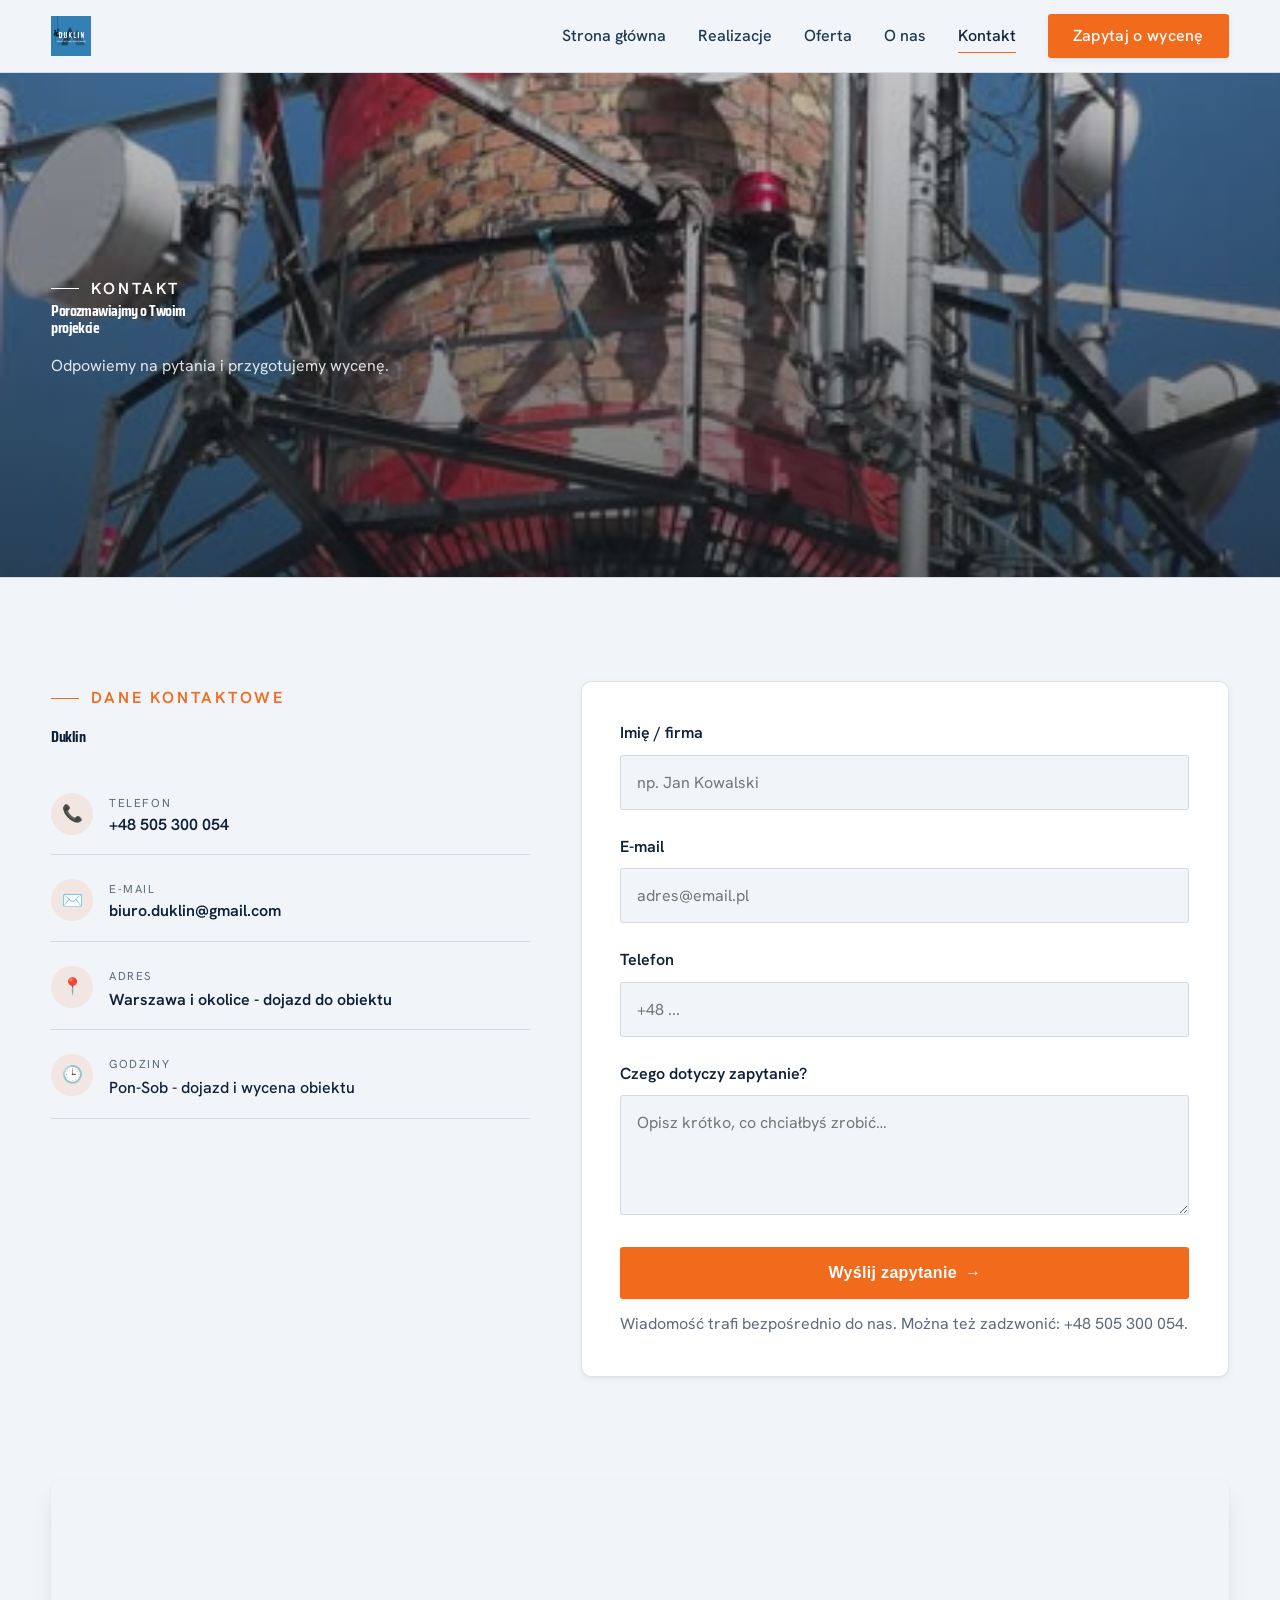
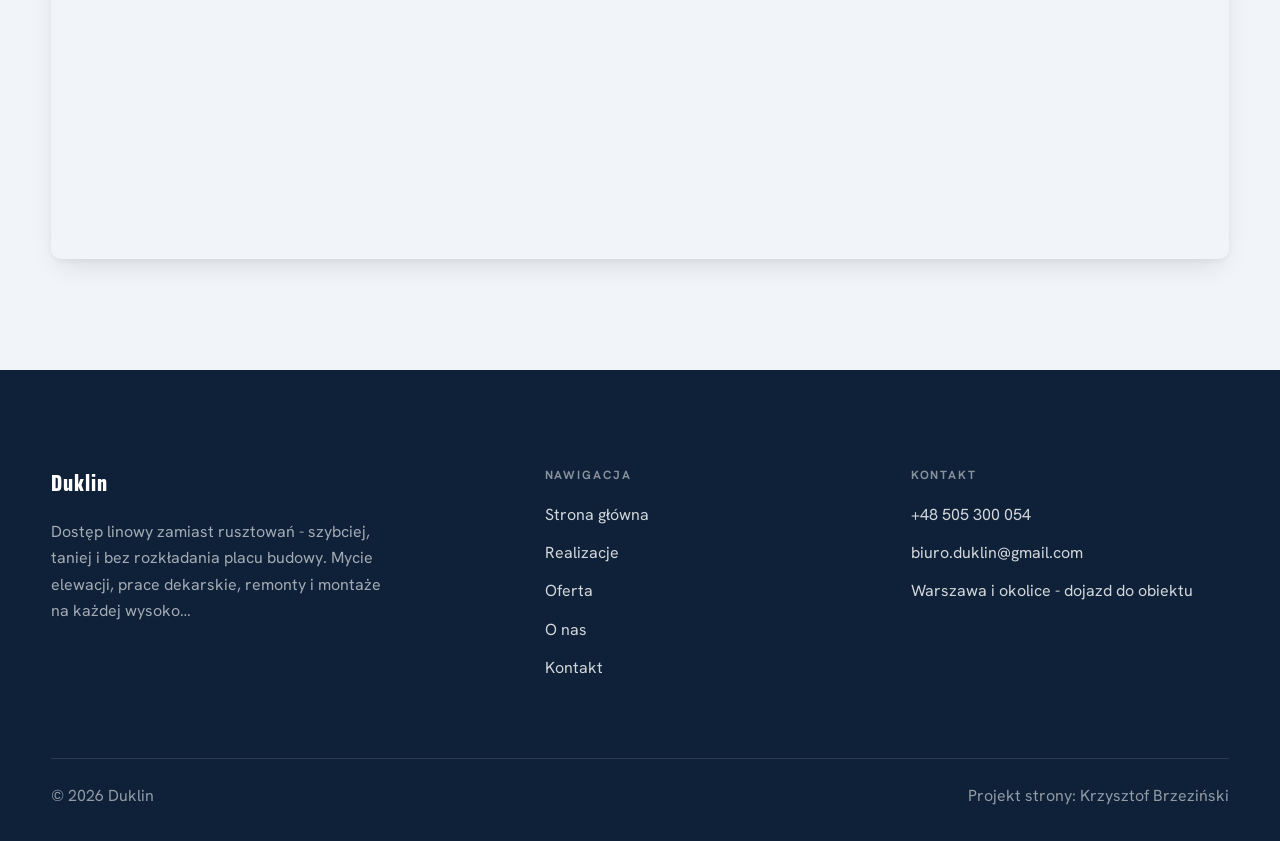
==== kontakt.html @ f9e6fe44 "Strona demo: Duklin prace wysokościowe (multipage premium, realne zdjęcia z FB + logo + ocena 5,0)" ====
<!DOCTYPE html>
<html lang="pl">
<head>
<meta charset="UTF-8">
<meta name="viewport" content="width=device-width, initial-scale=1.0">
<title>Kontakt - Duklin</title>
<meta name="description" content="Kontakt Duklin - Warszawa i okolice - dojazd do obiektu">
<link rel="preconnect" href="https://fonts.googleapis.com">
<link rel="preconnect" href="https://fonts.gstatic.com" crossorigin>
<link href="https://fonts.googleapis.com/css2?family=Saira+Condensed:wght@600;700;800&family=Hanken+Grotesk:wght@400;500;600&display=swap" rel="stylesheet">
<link rel="stylesheet" href="assets/styles.css">
</head>
<body>

<header class="nav">
  <div class="wrap nav-inner">
    <a class="brand brand-has-logo" href="index.html"><img class="brand-logo" src="img/logo.png" alt="Duklin"></a>
    <nav class="nav-links">
      <a href="index.html">Strona główna</a>
      <a href="realizacje.html">Realizacje</a>
      <a href="oferta.html">Oferta</a>
      <a href="o-nas.html">O nas</a>
      <a href="kontakt.html" class="active">Kontakt</a>
      <a href="kontakt.html" class="btn btn-accent">Zapytaj o wycenę</a>
    </nav>
    <button class="nav-toggle" aria-label="Menu"><span></span><span></span><span></span></button>
  </div>
</header>

<section class="pagehead">
  <img src="img/about.jpg" alt="Duklin - Porozmawiajmy o Twoim projekcie">
  <div class="wrap">
    <span class="eyebrow">Kontakt</span>
    <h1>Porozmawiajmy o Twoim projekcie</h1>
    <p>Odpowiemy na pytania i przygotujemy wycenę.</p>
  </div>
</section>
<section>
  <div class="wrap contact-grid">
    <div class="reveal">
      <span class="eyebrow">Dane kontaktowe</span>
      <h2 style="margin:var(--space-4) 0 var(--space-6)">Duklin</h2>
      <div class="info-list">
        <div class="info-row"><div class="ic">📞</div><div><div class="lbl">Telefon</div><a class="val" href="tel:+48505300054">+48 505 300 054</a></div></div>
        <div class="info-row"><div class="ic">✉️</div><div><div class="lbl">E-mail</div><a class="val" href="mailto:biuro.duklin@gmail.com">biuro.duklin@gmail.com</a></div></div>
        <div class="info-row"><div class="ic">📍</div><div><div class="lbl">Adres</div><div class="val">Warszawa i okolice - dojazd do obiektu</div></div></div>
        <div class="info-row"><div class="ic">🕒</div><div><div class="lbl">Godziny</div><div class="val" style="font-weight:500">Pon-Sob - dojazd i wycena obiektu</div></div></div>
      </div>
    </div>
    <div class="reveal">
      <form class="form" action="https://formsubmit.co/biuro.duklin@gmail.com" method="POST">
        <input type="hidden" name="_subject" value="Zapytanie ze strony Duklin">
        <input type="hidden" name="_captcha" value="false">
        <input type="hidden" name="_template" value="table">
        <div class="fld"><label for="name">Imię / firma</label><input id="name" name="name" type="text" placeholder="np. Jan Kowalski" required></div>
        <div class="fld"><label for="email">E-mail</label><input id="email" name="email" type="email" placeholder="adres@email.pl" required></div>
        <div class="fld"><label for="phone">Telefon</label><input id="phone" name="phone" type="tel" placeholder="+48 ..."></div>
        <div class="fld"><label for="msg">Czego dotyczy zapytanie?</label><textarea id="msg" name="message" placeholder="Opisz krótko, co chciałbyś zrobić…" required></textarea></div>
        <button type="submit" class="btn btn-accent" style="width:100%;justify-content:center">Wyślij zapytanie <span class="arr">→</span></button>
        <p class="note">Wiadomość trafi bezpośrednio do nas. Można też zadzwonić: +48 505 300 054.</p>
      </form>
    </div>
  </div>
</section>
<section style="padding-top:0">
  <div class="wrap reveal">
    <iframe class="map" title="Duklin - Warszawa" src="https://maps.google.com/maps?q=52.2296756%2C21.0122287&z=15&output=embed" loading="lazy" referrerpolicy="no-referrer-when-downgrade"></iframe>
  </div>
</section>

<footer>
  <div class="wrap">
    <div class="foot-grid">
      <div class="foot-brand">
        <div class="name">Duklin</div>
        <p>Dostęp linowy zamiast rusztowań - szybciej, taniej i bez rozkładania placu budowy. Mycie elewacji, prace dekarskie, remonty i montaże na każdej wysoko…</p>
      </div>
      <div class="foot-col">
        <h4>Nawigacja</h4>
        <a href="index.html">Strona główna</a>
        <a href="realizacje.html">Realizacje</a>
        <a href="oferta.html">Oferta</a>
        <a href="o-nas.html">O nas</a>
        <a href="kontakt.html">Kontakt</a>
      </div>
      <div class="foot-col">
        <h4>Kontakt</h4>
        <a href="tel:+48505300054">+48 505 300 054</a>
        <a href="mailto:biuro.duklin@gmail.com">biuro.duklin@gmail.com</a>
        <p>Warszawa i okolice - dojazd do obiektu</p>
      </div>
    </div>
    <div class="foot-bot">
      <span>© 2026 Duklin</span>
      <span>Projekt strony: Krzysztof Brzeziński</span>
    </div>
  </div>
</footer>


<script src="assets/main.js"></script>
</body>
</html>
---- assets/styles.css ----
/* ============================================================
   STOLBASZ — premium, architektoniczny B2B fit-out
   Jasna paleta, zero brązu. System wg premium-web-craft.
   Projekt strony: Krzysztof Brzeziński
   ============================================================ */

:root{
  /* PALETA — jasna, architektoniczna, chłodna */
  --paper:#F1F4F8;          /* główne tło */
  --paper-2:#E2E8F0;        /* sekcje alternatywne (chłodny jasny szary) */
  --paper-3:#E2E8F0;        /* delikatne wypełnienia */
  --ink:#0E2138;            /* tekst główny — chłodny grafit */
  --ink-soft:#1E3852;       /* nagłówki drugorzędne */
  --muted:#5C6B7E;          /* tekst poboczny */
  --line:rgba(14,33,56,.12);/* hairline */
  --accent:#F26B1D;         /* stonowany petrol-slate — jedyny akcent */
  --accent-d:#D2540C;
  --accent-soft:rgba(242,107,29,.10);
  --dark:#0E2138;           /* sekcje ciemne (stopka/CTA) */

  /* ODSTĘPY — skala 4/8 */
  --space-1:4px; --space-2:8px; --space-3:12px; --space-4:16px; --space-5:24px;
  --space-6:32px; --space-7:48px; --space-8:64px; --space-9:96px; --space-10:128px;

  /* TYPOGRAFIA — fluid clamp() */
  --text-sm:clamp(.82rem,.8rem+.1vw,.9rem);
  --text-base:clamp(1rem,.97rem+.15vw,1.1rem);
  --text-lg:clamp(1.12rem,1.05rem+.3vw,1.3rem);
  --text-h3:clamp(1.2rem,1.1rem+.5vw,1.5rem);
  --text-h2:clamp(1.9rem,1.5rem+1.9vw,2.8rem);
  --text-h1:clamp(2.6rem,1.9rem+3.6vw,4.6rem);

  /* PROMIENIE — architektoniczne, raczej ostre */
  --r-sm:3px; --r-md:6px; --r-lg:10px;

  /* RUCH */
  --ease:cubic-bezier(.25,.46,.45,.94); --dur:.24s;

  /* CIENIE — miękkie, warstwowe */
  --sh-sm:0 1px 2px rgba(16,24,32,.04), 0 2px 8px rgba(16,24,32,.05);
  --sh-md:0 2px 6px rgba(16,24,32,.05), 0 12px 28px -8px rgba(16,24,32,.12);
  --sh-lg:0 6px 14px rgba(16,24,32,.07), 0 26px 56px -18px rgba(16,24,32,.22);

  --hairline:1px solid var(--line);

  --font-display:'Saira Condensed','Hanken Grotesk',sans-serif;
  --font-body:'Hanken Grotesk',sans-serif;
}

*{box-sizing:border-box;margin:0;padding:0}
html{scroll-behavior:smooth}
body{
  font-family:var(--font-body);
  font-size:var(--text-base);
  line-height:1.65;
  color:var(--ink);
  background:var(--paper);
  -webkit-font-smoothing:antialiased;
  text-rendering:optimizeLegibility;
}
img{max-width:100%;display:block}
a{color:inherit;text-decoration:none}

.wrap{width:min(92%,1180px);margin-inline:auto}
section{padding-block:clamp(52px,6.5vw,96px)}

h1,h2,h3{font-family:var(--font-display);font-weight:700;line-height:1.08;letter-spacing:-.02em;color:var(--ink)}
h1{font-size:var(--text-h1);letter-spacing:-.035em}
h2{font-size:var(--text-h2);letter-spacing:-.025em}
h3{font-size:var(--text-h3)}
p{max-width:65ch}

.eyebrow{
  font-family:var(--font-body);
  font-size:var(--text-sm);
  font-weight:600;
  letter-spacing:.18em;
  text-transform:uppercase;
  color:var(--accent);
  display:inline-flex;align-items:center;gap:var(--space-3);
}
.eyebrow::before{content:"";width:28px;height:1px;background:var(--accent);display:inline-block}

.muted{color:var(--muted)}
.lead{font-size:var(--text-lg);line-height:1.55;color:var(--ink-soft);max-width:50ch}

/* ---------- BUTTONS ---------- */
.btn{
  display:inline-flex;align-items:center;gap:var(--space-2);
  font-weight:600;font-size:var(--text-sm);letter-spacing:.02em;
  padding:var(--space-4) var(--space-6);
  border-radius:var(--r-sm);
  transition:transform var(--dur) var(--ease),box-shadow var(--dur) var(--ease),background var(--dur) var(--ease);
  cursor:pointer;border:1px solid transparent;
}
.btn-accent{background:var(--accent);color:#fff;box-shadow:var(--sh-sm)}
.btn-accent:hover{background:var(--accent-d);transform:translateY(-2px);box-shadow:var(--sh-md)}
.btn-accent:active{transform:translateY(0);box-shadow:var(--sh-sm)}
.btn-ghost{background:transparent;color:var(--ink);border-color:var(--line)}
.btn-ghost:hover{border-color:var(--accent);color:var(--accent);transform:translateY(-2px)}
.btn-light{background:#fff;color:var(--ink);box-shadow:var(--sh-sm)}
.btn-light:hover{transform:translateY(-2px);box-shadow:var(--sh-md)}
.btn .arr{transition:transform var(--dur) var(--ease)}
.btn:hover .arr{transform:translateX(4px)}

/* ---------- NAV ---------- */
.nav{
  position:sticky;top:0;z-index:50;
  background:color-mix(in srgb,var(--paper) 88%,transparent);
  backdrop-filter:saturate(140%) blur(10px);
  border-bottom:var(--hairline);
}
.nav-inner{display:flex;align-items:center;justify-content:space-between;height:72px}
.brand{display:flex;flex-direction:column;line-height:1}
.brand .name{font-family:var(--font-display);font-weight:800;font-size:1.35rem;letter-spacing:.04em}
.brand .sub{font-size:.62rem;letter-spacing:.34em;text-transform:uppercase;color:var(--muted);margin-top:5px}
.nav-links{display:flex;align-items:center;gap:var(--space-6)}
.nav-links a{font-size:var(--text-sm);font-weight:500;color:var(--ink-soft);position:relative;padding-block:4px;transition:color var(--dur) var(--ease)}
.nav-links a::after{content:"";position:absolute;left:0;bottom:0;width:0;height:1.5px;background:var(--accent);transition:width var(--dur) var(--ease)}
.nav-links a:hover,.nav-links a.active{color:var(--ink)}
.nav-links a:hover::after,.nav-links a.active::after{width:100%}
.nav-links .btn{padding:var(--space-2) var(--space-5)}
/* przyciski w nav: właściwy kolor (przebij .nav-links a) + bez podkreślenia */
.nav-links a.btn-accent{color:#fff}
.nav-links a.btn-ghost,.nav-links a.btn-light{color:var(--ink)}
.nav-links a.btn::after{display:none}
.nav-toggle{display:none;background:none;border:none;cursor:pointer;flex-direction:column;gap:5px;padding:8px}
.nav-toggle span{width:24px;height:2px;background:var(--ink);transition:var(--dur)}

/* ---------- HERO (split) ---------- */
.hero{position:relative;overflow:hidden;border-bottom:var(--hairline)}
.hero-grid{display:grid;grid-template-columns:1.05fr .95fr;gap:clamp(24px,4vw,60px);align-items:center;
  padding-block:clamp(36px,4.5vw,64px)}
.hero-copy .eyebrow{margin-bottom:var(--space-5)}
.hero-copy h1{margin-bottom:var(--space-5)}
.hero-copy .lead{margin-bottom:var(--space-7)}
.hero-actions{display:flex;flex-wrap:wrap;gap:var(--space-4)}
.hero-art{position:relative;aspect-ratio:4/3;border-radius:var(--r-lg);overflow:hidden;box-shadow:var(--sh-lg)}
.hero-art img{width:100%;height:100%;object-fit:cover}
.hero-art::after{content:"";position:absolute;inset:0;background:linear-gradient(180deg,transparent 55%,rgba(18,24,28,.28))}
.hero-badge{position:absolute;left:var(--space-5);bottom:var(--space-5);z-index:2;
  background:rgba(252,252,251,.94);backdrop-filter:blur(4px);
  border-radius:var(--r-md);padding:var(--space-4) var(--space-5);box-shadow:var(--sh-md);max-width:78%}
.hero-badge strong{display:block;font-family:var(--font-display);font-size:1rem;letter-spacing:-.01em}
.hero-badge span{font-size:var(--text-sm);color:var(--muted)}

/* ---------- HERO duży / kinowy (strona główna) ---------- */
.hero-cine{position:relative;min-height:clamp(560px,82vh,840px);display:flex;align-items:center;overflow:hidden;border-bottom:var(--hairline)}
.hero-cine>img{position:absolute;inset:0;width:100%;height:100%;object-fit:cover;z-index:0}
.hero-cine::after{content:"";position:absolute;inset:0;z-index:1;
  background:linear-gradient(95deg,rgba(13,18,23,.86) 0%,rgba(13,18,23,.64) 32%,rgba(13,18,23,.24) 62%,rgba(13,18,23,.04) 100%)}
.hero-cine .wrap{position:relative;z-index:2;padding-block:var(--space-8)}
.hero-cine .hero-copy{max-width:660px}
.hero-cine .eyebrow{color:#fff;margin-bottom:var(--space-5)}
.hero-cine .eyebrow::before{background:#fff}
.hero-cine h1{color:#fff;margin-bottom:var(--space-5);font-size:clamp(2.9rem,2rem+4.4vw,5.2rem)}
.hero-cine .lead{color:rgba(255,255,255,.92);max-width:48ch;margin-bottom:var(--space-7)}
.hero-cine .hero-actions{display:flex;flex-wrap:wrap;gap:var(--space-4)}
@media(max-width:680px){
  .hero-cine{min-height:clamp(520px,76vh,640px);align-items:flex-end}
  .hero-cine::after{background:linear-gradient(0deg,rgba(13,18,23,.9) 6%,rgba(13,18,23,.45) 55%,rgba(13,18,23,.25) 100%)}
  .hero-cine .wrap{padding-bottom:var(--space-9)}
}

/* full-bleed hero variant (podstrony) */
.pagehead{position:relative;min-height:46vh;display:flex;align-items:flex-end;overflow:hidden;border-bottom:var(--hairline)}
.pagehead img{position:absolute;inset:0;width:100%;height:100%;object-fit:cover}
.pagehead::after{content:"";position:absolute;inset:0;background:linear-gradient(180deg,rgba(18,24,28,.25),rgba(18,24,28,.62))}
.pagehead .wrap{position:relative;z-index:2;padding-block:var(--space-9);color:#fff}
.pagehead h1{color:#fff;max-width:18ch}
.pagehead .eyebrow{color:#fff}
.pagehead .eyebrow::before{background:#fff}
.pagehead p{color:rgba(255,255,255,.86);margin-top:var(--space-4);max-width:54ch}

/* ---------- STRIP (pasek skrótów / liczby) ---------- */
.strip{background:var(--dark);color:#fff}
.strip .wrap{display:grid;grid-template-columns:repeat(4,1fr);gap:var(--space-6);padding-block:var(--space-8)}
.strip .item .k{font-family:var(--font-display);font-size:clamp(1.6rem,1.2rem+1.4vw,2.4rem);font-weight:800;letter-spacing:-.02em;color:#fff}
.strip .item .v{font-size:var(--text-sm);color:rgba(255,255,255,.66);margin-top:var(--space-2);line-height:1.45}
.strip .item{border-left:2px solid var(--accent);padding-left:var(--space-5)}

/* ---------- SECTION HEAD ---------- */
.head{max-width:48rem;margin-bottom:var(--space-8)}
.head.center{margin-inline:auto;text-align:center}
.head .eyebrow{margin-bottom:var(--space-4)}
.head h2{margin-bottom:var(--space-4)}
.head p{color:var(--muted);font-size:var(--text-lg);line-height:1.55}
.head.center p{margin-inline:auto}

/* ---------- INTRO SPLIT ---------- */
.split{display:grid;grid-template-columns:.92fr 1.08fr;gap:clamp(28px,5vw,80px);align-items:center}
.split.rev{grid-template-columns:1.08fr .92fr}
.split.rev .split-art{order:-1}
.split-art{position:relative;aspect-ratio:5/4;border-radius:var(--r-lg);overflow:hidden;box-shadow:var(--sh-lg)}
.split-art img{width:100%;height:100%;object-fit:cover}
.split-copy h2{margin-bottom:var(--space-5)}
.split-copy p+p{margin-top:var(--space-4)}
.split-copy .btn{margin-top:var(--space-6)}

/* ---------- SERVICES (zakres) ---------- */
.svc-grid{display:grid;grid-template-columns:repeat(auto-fit,minmax(280px,1fr));gap:var(--space-5)}
.svc{background:#fff;border:var(--hairline);border-radius:var(--r-md);padding:var(--space-7) var(--space-6);
  transition:transform var(--dur) var(--ease),box-shadow var(--dur) var(--ease),border-color var(--dur) var(--ease);
  position:relative;overflow:hidden}
.svc::before{content:"";position:absolute;left:0;top:0;width:3px;height:0;background:var(--accent);transition:height var(--dur) var(--ease)}
.svc:hover{transform:translateY(-4px);box-shadow:var(--sh-md);border-color:transparent}
.svc:hover::before{height:100%}
.svc .ic{font-family:var(--font-display);font-size:.8rem;font-weight:700;letter-spacing:.12em;color:var(--accent);margin-bottom:var(--space-4)}
.svc h3{margin-bottom:var(--space-3);font-size:1.22rem}
.svc p{color:var(--muted);font-size:var(--text-base);line-height:1.6}

/* big detailed service rows */
.svc-row{display:grid;grid-template-columns:.8fr 1.2fr;gap:clamp(20px,4vw,60px);align-items:center;padding-block:var(--space-8)}
.svc-row+.svc-row{border-top:var(--hairline)}
.svc-row.rev{grid-template-columns:1.2fr .8fr}
.svc-row.rev .svc-row-art{order:-1}
.svc-row-art{aspect-ratio:4/3;border-radius:var(--r-md);overflow:hidden;box-shadow:var(--sh-md)}
.svc-row-art img{width:100%;height:100%;object-fit:cover}
.svc-row h3{font-size:1.5rem;margin-bottom:var(--space-4)}
.svc-row .num{font-family:var(--font-display);font-size:.85rem;font-weight:700;letter-spacing:.14em;color:var(--accent);display:block;margin-bottom:var(--space-3)}
.svc-row ul{list-style:none;margin-top:var(--space-4);display:flex;flex-direction:column;gap:var(--space-2)}
.svc-row li{position:relative;padding-left:var(--space-5);color:var(--muted);font-size:var(--text-base)}
.svc-row li::before{content:"";position:absolute;left:0;top:.62em;width:8px;height:1px;background:var(--accent)}

/* ---------- GALLERY (realizacje) ---------- */
.gallery{display:grid;grid-template-columns:repeat(12,1fr);gap:var(--space-4);grid-auto-rows:200px}
.tile{position:relative;overflow:hidden;border-radius:var(--r-md);box-shadow:var(--sh-sm);
  transition:transform var(--dur) var(--ease),box-shadow var(--dur) var(--ease)}
.tile img{width:100%;height:100%;object-fit:cover;transition:transform .6s var(--ease)}
.tile:hover{box-shadow:var(--sh-md)}
.tile:hover img{transform:scale(1.05)}
.tile .cap{position:absolute;left:0;right:0;bottom:0;padding:var(--space-5) var(--space-4) var(--space-4);
  background:linear-gradient(transparent,rgba(18,24,28,.78));color:#fff;
  font-size:var(--text-sm);font-weight:600;letter-spacing:.01em;
  opacity:0;transform:translateY(8px);transition:var(--dur) var(--ease)}
.tile:hover .cap{opacity:1;transform:translateY(0)}
.tile .cap small{display:block;font-weight:400;opacity:.78;letter-spacing:.04em;text-transform:uppercase;font-size:.66rem;margin-top:3px}
/* bento spans */
.t-wide{grid-column:span 6}
.t-tall{grid-column:span 6;grid-row:span 2}
.t-std{grid-column:span 6}
.t-third{grid-column:span 4}
.t-two3{grid-column:span 8}

/* ---------- TRUST / WIARYGODNOŚĆ ---------- */
.trust{background:var(--paper-2)}
.trust-grid{display:grid;grid-template-columns:repeat(auto-fit,minmax(240px,1fr));gap:var(--space-5);margin-top:var(--space-7)}
.trust-card{background:#fff;border-radius:var(--r-md);padding:var(--space-7) var(--space-6);box-shadow:var(--sh-sm);border-top:3px solid var(--accent)}
.trust-card .big{font-family:var(--font-display);font-size:clamp(1.8rem,1.3rem+1.6vw,2.6rem);font-weight:800;letter-spacing:-.02em;color:var(--ink);line-height:1}
.trust-card h3{font-size:1.12rem;margin:var(--space-3) 0 var(--space-2)}
.trust-card p{color:var(--muted);font-size:var(--text-base);line-height:1.55}

/* ---------- CTA band ---------- */
.cta{background:var(--dark);color:#fff;position:relative;overflow:hidden}
.cta .wrap{display:grid;grid-template-columns:1.4fr .6fr;gap:var(--space-7);align-items:center;position:relative;z-index:2}
.cta h2{color:#fff;max-width:20ch}
.cta p{color:rgba(255,255,255,.74);margin-top:var(--space-4)}
.cta-actions{display:flex;flex-direction:column;gap:var(--space-3);align-items:flex-start}
.cta::before{content:"";position:absolute;right:-80px;top:-80px;width:360px;height:360px;border-radius:50%;
  background:radial-gradient(circle,var(--accent-soft),transparent 70%)}

/* ---------- CONTACT ---------- */
.contact-grid{display:grid;grid-template-columns:.85fr 1.15fr;gap:clamp(28px,4vw,56px);align-items:start}
.info-list{display:flex;flex-direction:column;gap:var(--space-2)}
.info-row{display:flex;gap:var(--space-4);align-items:flex-start;padding-block:var(--space-4);border-bottom:var(--hairline)}
.info-row .ic{flex:none;width:42px;height:42px;display:grid;place-items:center;border-radius:50%;
  background:var(--accent-soft);color:var(--accent);font-size:1.05rem}
.info-row .lbl{font-size:.72rem;letter-spacing:.14em;text-transform:uppercase;color:var(--muted)}
.info-row .val{font-weight:600;font-size:var(--text-base);margin-top:2px}
.info-row a.val:hover{color:var(--accent)}
.map{border:none;border-radius:var(--r-lg);box-shadow:var(--sh-md);width:100%;height:100%;min-height:380px;filter:grayscale(.2) contrast(1.02)}
.form{background:#fff;border:var(--hairline);border-radius:var(--r-lg);padding:clamp(24px,3vw,40px);box-shadow:var(--sh-sm)}
.form .fld{margin-bottom:var(--space-5)}
.form label{display:block;font-size:var(--text-sm);font-weight:600;margin-bottom:var(--space-2)}
.form input,.form textarea{width:100%;font-family:inherit;font-size:var(--text-base);color:var(--ink);
  padding:var(--space-4);border:var(--hairline);border-radius:var(--r-sm);background:var(--paper);transition:border-color var(--dur)}
.form input:focus,.form textarea:focus{outline:none;border-color:var(--accent);background:#fff}
.form textarea{resize:vertical;min-height:120px}
.form .note{font-size:var(--text-sm);color:var(--muted);margin-top:var(--space-3)}

/* ---------- FOOTER ---------- */
footer{background:var(--dark);color:#fff;padding-block:var(--space-9) var(--space-6)}
.foot-grid{display:grid;grid-template-columns:1.4fr 1fr 1fr;gap:var(--space-7);margin-bottom:var(--space-8)}
.foot-brand .name{font-family:var(--font-display);font-weight:800;font-size:1.4rem;letter-spacing:.04em}
.foot-brand p{color:rgba(255,255,255,.62);margin-top:var(--space-4);font-size:var(--text-base);max-width:38ch}
.foot-col h4{font-size:.74rem;letter-spacing:.16em;text-transform:uppercase;color:rgba(255,255,255,.5);margin-bottom:var(--space-4)}
.foot-col a,.foot-col p{display:block;color:rgba(255,255,255,.82);font-size:var(--text-base);margin-bottom:var(--space-3)}
.foot-col a:hover{color:#fff}
.foot-bot{border-top:1px solid rgba(255,255,255,.12);padding-top:var(--space-5);display:flex;justify-content:space-between;flex-wrap:wrap;gap:var(--space-3);
  font-size:var(--text-sm);color:rgba(255,255,255,.55)}
.foot-bot a:hover{color:#fff}

/* ---------- REVEAL ---------- */
.reveal{opacity:0;transform:translateY(22px);transition:opacity .6s var(--ease),transform .6s var(--ease)}
.reveal.in{opacity:1;transform:none}

/* ---------- RESPONSIVE ---------- */
@media(max-width:920px){
  .hero-grid,.split,.split.rev,.svc-row,.svc-row.rev,.cta .wrap,.contact-grid,.foot-grid{grid-template-columns:1fr}
  .split.rev .split-art,.svc-row.rev .svc-row-art{order:0}
  .hero-art{aspect-ratio:16/10;max-height:420px}
  .strip .wrap{grid-template-columns:repeat(2,1fr);gap:var(--space-7)}
  .gallery{grid-auto-rows:180px}
  .t-wide,.t-tall,.t-std,.t-third,.t-two3{grid-column:span 6}
  .t-tall{grid-row:span 1}
  .cta-actions{flex-direction:row;flex-wrap:wrap}
  .foot-grid{gap:var(--space-6)}
}
@media(max-width:680px){
  .nav-links{position:fixed;inset:72px 0 auto 0;background:var(--paper);flex-direction:column;align-items:stretch;
    gap:0;padding:var(--space-4) 6%;border-bottom:var(--hairline);box-shadow:var(--sh-md);
    transform:translateY(-120%);transition:transform var(--dur) var(--ease)}
  .nav-links.open{transform:translateY(0)}
  .nav-links a{padding-block:var(--space-4);border-bottom:var(--hairline)}
  .nav-links .btn{margin-top:var(--space-3);justify-content:center}
  .nav-toggle{display:flex}
  .strip .wrap{grid-template-columns:1fr}
  .gallery{grid-template-columns:repeat(6,1fr)}
  .foot-grid{grid-template-columns:1fr}
}
@media(prefers-reduced-motion:reduce){
  *{animation-duration:.01ms!important;transition:none!important}
  .reveal{opacity:1!important;transform:none!important}
  html{scroll-behavior:auto}
}

/* ============================================================
   PREMIUM LAYER — destylat deep-researchu branż (anty-AI, spokój).
   Zmienne STOLBASZ (--accent/--ink/--paper/--line/--dark). Ruch ledwo
   zauważalny, krzywa cubic-bezier(.16,.84,.44,1); prefers-reduced-motion
   pokryte blanketem wyżej. Karty hairline zamiast cieni = #1 sygnał „nie-AI".
   ============================================================ */

/* więcej oddechu między sekcjami (liderzy: 110-130px) */
section{padding-block:clamp(64px,8vw,128px)}

/* 1) Aksamitny reveal — dłuższa, miękka krzywa zamiast „skoku" */
.reveal{transition:opacity .9s cubic-bezier(.16,.84,.44,1),transform .9s cubic-bezier(.16,.84,.44,1);will-change:opacity,transform}
/* stagger TYLKO w galerii (tam pozycja = porządek dzieci) */
.gallery .reveal:nth-child(2){transition-delay:.07s}
.gallery .reveal:nth-child(3){transition-delay:.14s}
.gallery .reveal:nth-child(4){transition-delay:.21s}
.gallery .reveal:nth-child(5){transition-delay:.28s}
.gallery .reveal:nth-child(6){transition-delay:.35s}

/* 2) Hero — powolny „oddech kadru" (Ken Burns), tylko desktop (bateria) */
@keyframes heroBreath{from{transform:scale(1.06)}to{transform:scale(1.12) translateY(-1.2%)}}
@media(min-width:900px){
  .hero-cine>img{transform:scale(1.06);animation:heroBreath 24s ease-in-out infinite alternate}
}

/* 3) Akcentowy hairline pod nagłówkiem sekcji, który „rysuje się" przy wejściu */
.head h2{position:relative;padding-bottom:18px}
.head h2::after{content:"";position:absolute;left:0;bottom:0;height:1px;width:0;background:var(--accent);transition:width 1s cubic-bezier(.16,.84,.44,1) .15s}
.head.center h2::after{left:50%;transform:translateX(-50%)}
.head.reveal.in h2::after,.head.center.reveal.in h2::after{width:54px}

/* 4) Karty HAIRLINE zamiast cieni/zaokrągleń (najmocniejszy anty-AI detal) */
.svc{background:transparent;border:1px solid var(--line);border-radius:var(--r-sm);box-shadow:none}
.svc:hover{box-shadow:none;border-color:var(--accent);transform:translateY(-3px)}
.trust-card{background:transparent;box-shadow:none;border:1px solid var(--line);border-top:2px solid var(--accent);border-radius:var(--r-sm)}
.tile{box-shadow:none;border-radius:var(--r-sm)}
.tile:hover{box-shadow:none}

/* 5) Sticky-nav kondensuje się po przewinięciu (sygnał dopracowania) */
.nav{transition:box-shadow .4s ease,background .4s ease}
.nav.is-stuck{box-shadow:0 1px 0 var(--line),0 14px 30px -24px rgba(0,0,0,.45)}
.nav-inner{transition:height .35s var(--ease)}
.nav.is-stuck .nav-inner{height:60px}

/* 6) MANIFESTO — pełnoekranowy cytat-bohater (zastępuje generyczne „Dlaczego my") */
.manifesto{background:var(--paper-2);text-align:center}
.manifesto .wrap{max-width:60rem}
.manifesto p{font-family:var(--font-display);font-style:italic;font-size:clamp(1.6rem,1rem+2.4vw,2.8rem);line-height:1.32;color:var(--ink-soft);margin-inline:auto;max-width:26ch;position:relative;padding-top:var(--space-8)}
.manifesto p::before{content:"";position:absolute;top:0;left:50%;transform:translateX(-50%);width:54px;height:1px;background:var(--accent)}
.manifesto p span{color:var(--accent);font-style:italic}

/* 7) GATEWAYS — 3 duże bramy-zdjęcia (zamiast paska menu usług) */
.gateways{display:grid;grid-template-columns:repeat(3,1fr);gap:var(--space-4)}
.gateway{position:relative;aspect-ratio:3/4;overflow:hidden;border-radius:var(--r-sm);display:block}
.gateway img{width:100%;height:100%;object-fit:cover;transition:transform .8s var(--ease),filter .5s var(--ease)}
.gateway::after{content:"";position:absolute;inset:0;background:linear-gradient(180deg,transparent 38%,rgba(18,24,28,.74))}
.gateway:hover img{transform:scale(1.05);filter:brightness(1.05)}
.gateway .g-ttl{position:absolute;left:0;right:0;bottom:0;z-index:2;padding:var(--space-6) var(--space-5);color:#fff;font-family:var(--font-display);font-size:1.45rem;letter-spacing:-.01em;line-height:1.15}
.gateway .g-ttl small{display:block;font-family:var(--font-body);font-size:var(--text-sm);font-weight:400;opacity:.82;letter-spacing:.03em;margin-top:5px}
@media(max-width:760px){.gateways{grid-template-columns:1fr}.gateway{aspect-ratio:16/10}}

/* 8) LOGO klienta w nagłówku (gdy podane --logo) */
.brand-logo{height:40px;width:auto;max-width:220px;object-fit:contain;display:block}
.nav.is-stuck .brand-logo{height:34px}
@media(max-width:680px){.brand-logo{height:32px}}
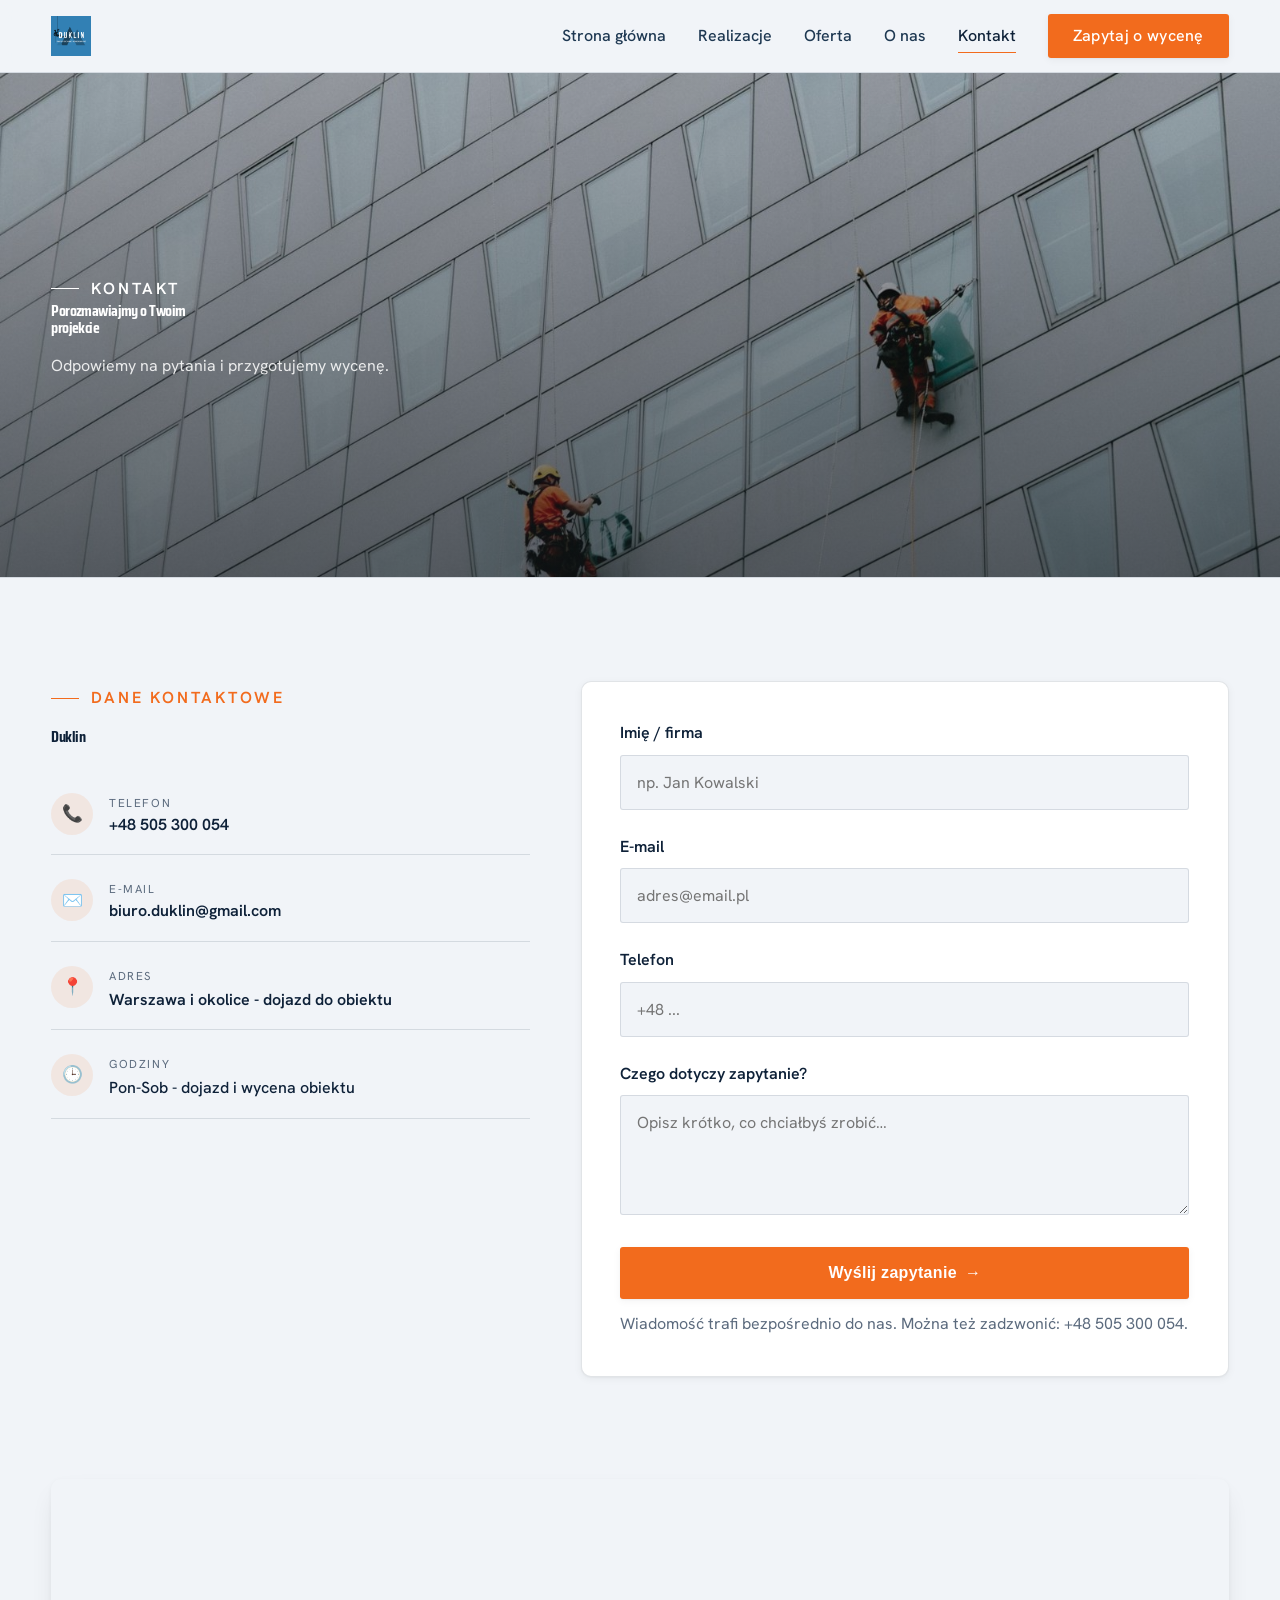
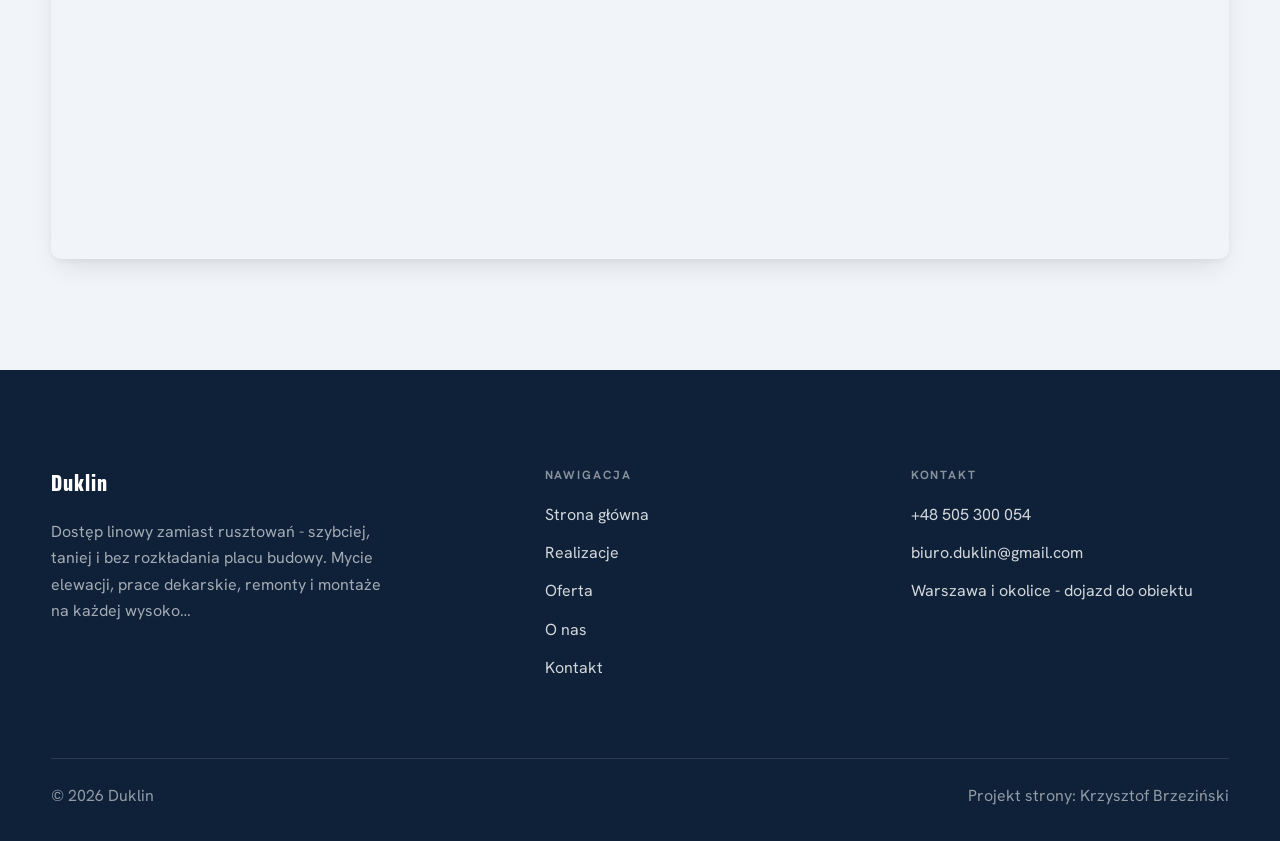
==== commit 30c5746a: "Poprawa jakości zdjęć (premium stock 1600px) + różne banery na każdej podstronie (fix round-robin be" ====
--- a/kontakt.html
+++ b/kontakt.html
@@ -28,7 +28,7 @@
 </header>
 
 <section class="pagehead">
-  <img src="img/about.jpg" alt="Duklin - Porozmawiajmy o Twoim projekcie">
+  <img src="img/g4.jpg" alt="Duklin - Porozmawiajmy o Twoim projekcie">
   <div class="wrap">
     <span class="eyebrow">Kontakt</span>
     <h1>Porozmawiajmy o Twoim projekcie</h1>
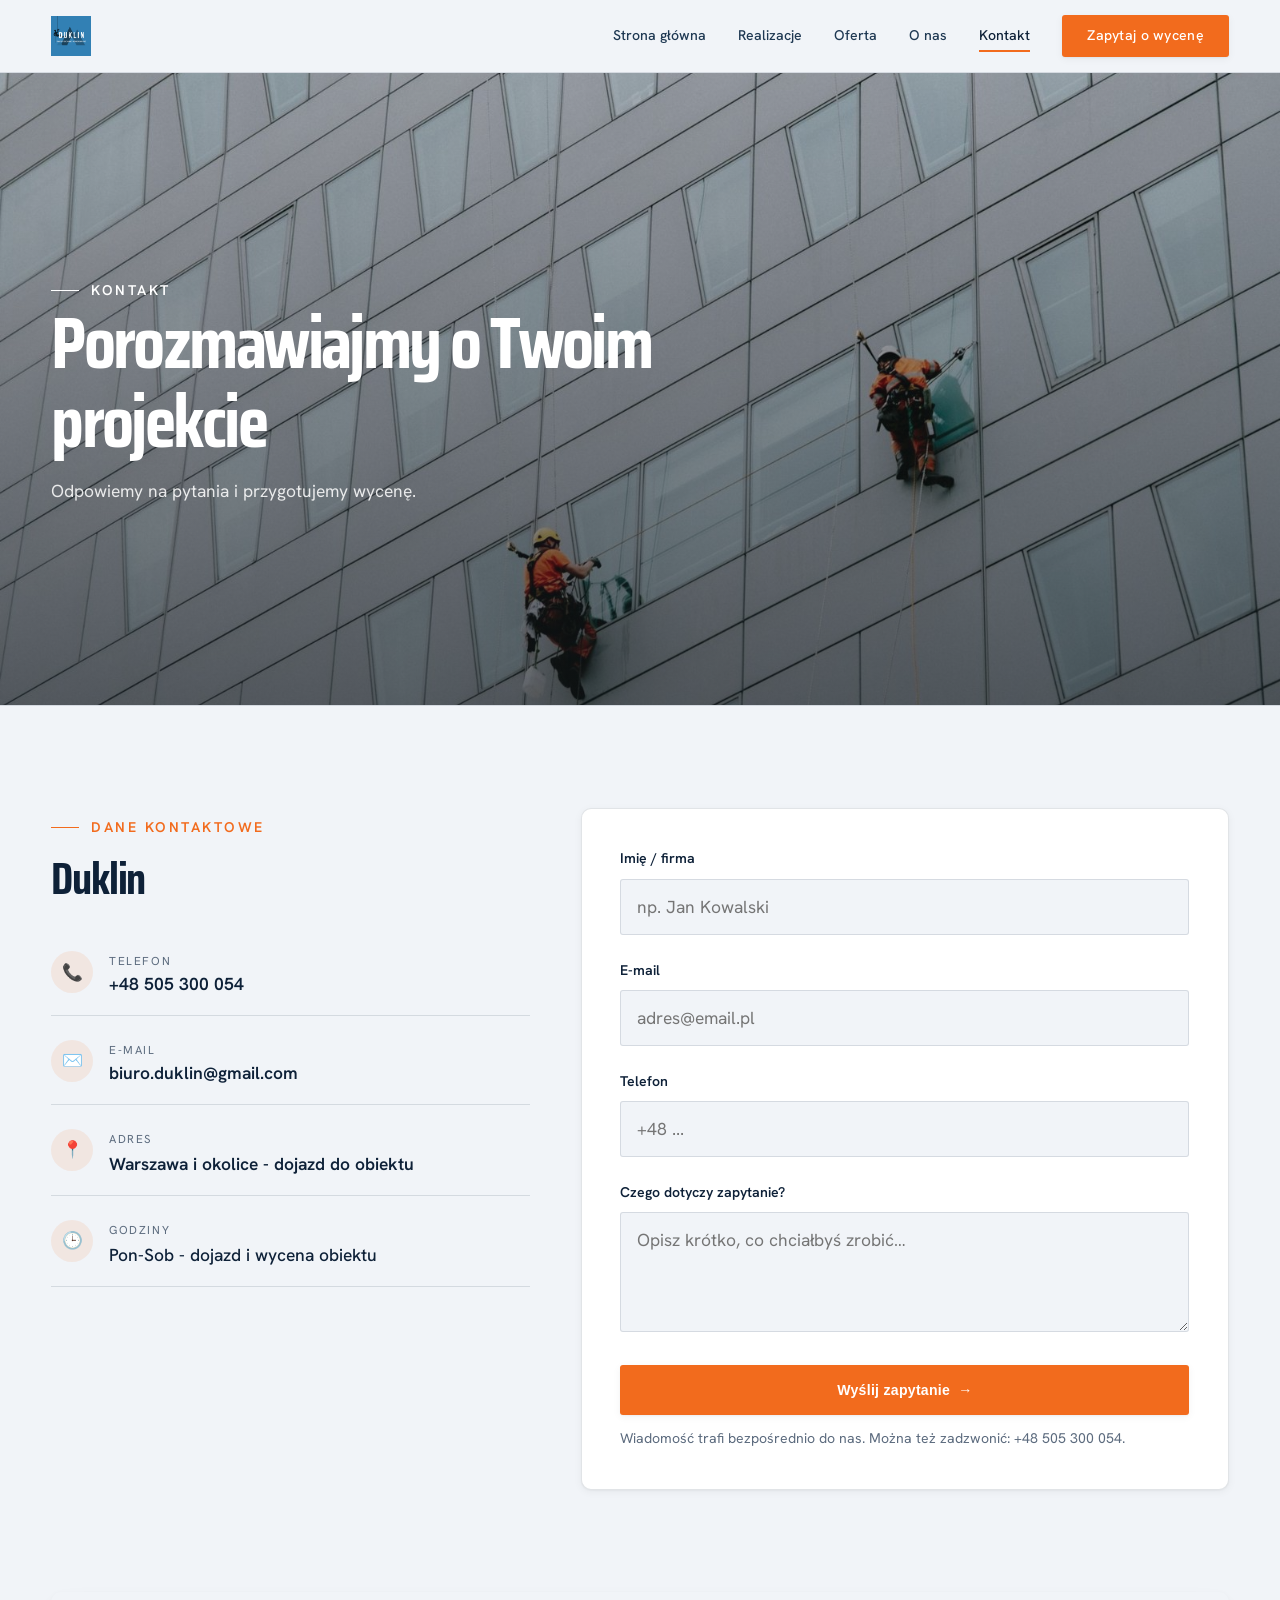
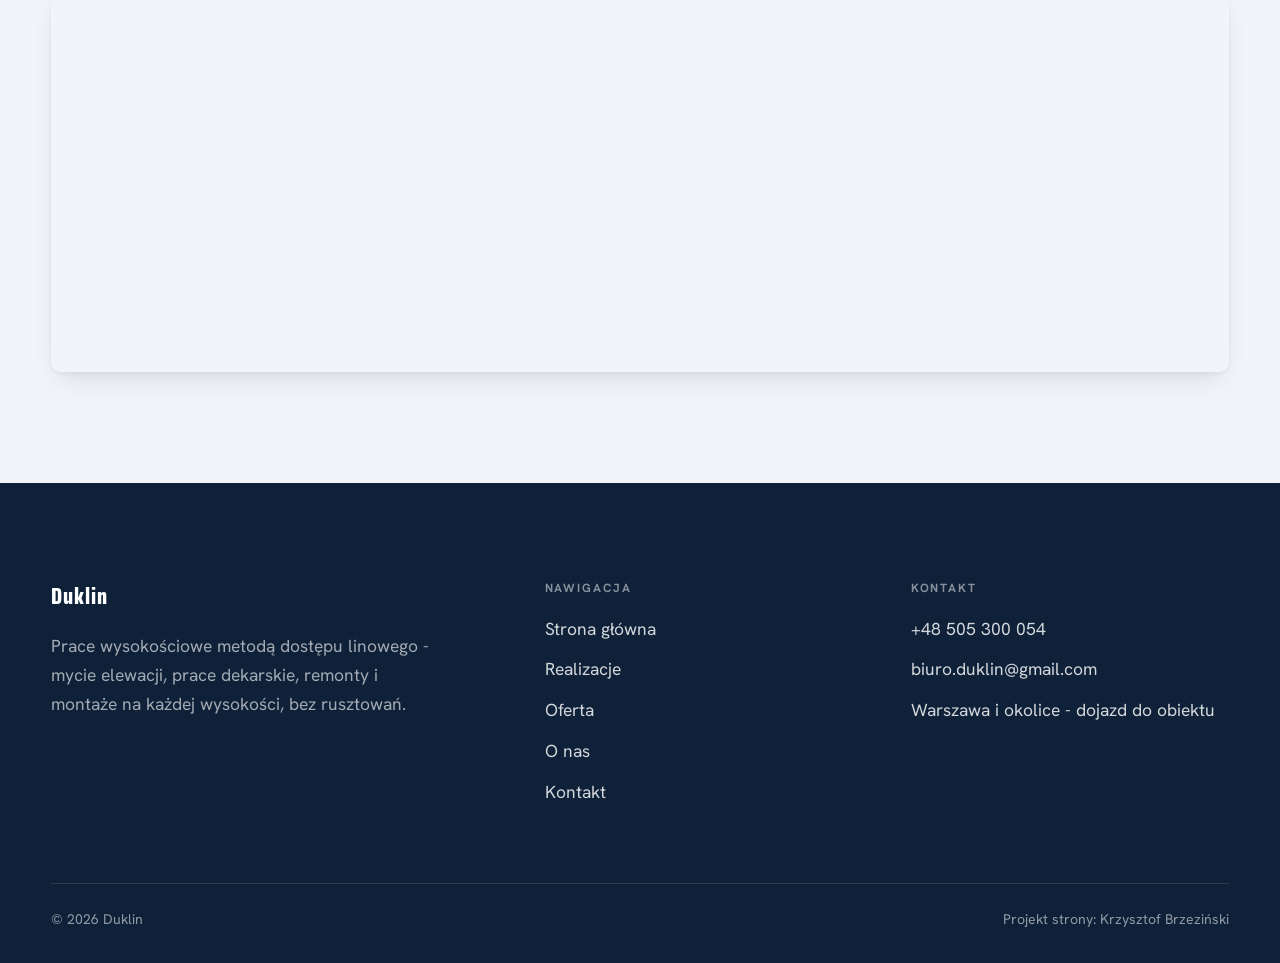
==== commit 18ad2385: "Pasek statyczny na górze + naprawa typografii i copy (mniej AI slop) - Nav: pasek jest statyczny (po" ====
--- a/kontakt.html
+++ b/kontakt.html
@@ -73,7 +73,7 @@
     <div class="foot-grid">
       <div class="foot-brand">
         <div class="name">Duklin</div>
-        <p>Dostęp linowy zamiast rusztowań - szybciej, taniej i bez rozkładania placu budowy. Mycie elewacji, prace dekarskie, remonty i montaże na każdej wysoko…</p>
+        <p>Prace wysokościowe metodą dostępu linowego - mycie elewacji, prace dekarskie, remonty i montaże na każdej wysokości, bez rusztowań.</p>
       </div>
       <div class="foot-col">
         <h4>Nawigacja</h4>
--- a/assets/styles.css
+++ b/assets/styles.css
@@ -1,6 +1,6 @@
 /* ============================================================
-   STOLBASZ — premium, architektoniczny B2B fit-out
-   Jasna paleta, zero brązu. System wg premium-web-craft.
+   DUKLIN — prace wysokościowe na linach (Warszawa)
+   Jasna, architektoniczna paleta. System wg premium-web-craft.
    Projekt strony: Krzysztof Brzeziński
    ============================================================ */
 
@@ -23,12 +23,12 @@
   --space-6:32px; --space-7:48px; --space-8:64px; --space-9:96px; --space-10:128px;
 
   /* TYPOGRAFIA — fluid clamp() */
-  --text-sm:clamp(.82rem,.8rem+.1vw,.9rem);
-  --text-base:clamp(1rem,.97rem+.15vw,1.1rem);
-  --text-lg:clamp(1.12rem,1.05rem+.3vw,1.3rem);
-  --text-h3:clamp(1.2rem,1.1rem+.5vw,1.5rem);
-  --text-h2:clamp(1.9rem,1.5rem+1.9vw,2.8rem);
-  --text-h1:clamp(2.6rem,1.9rem+3.6vw,4.6rem);
+  --text-sm:clamp(.82rem,.8rem + .1vw,.9rem);
+  --text-base:clamp(1rem,.97rem + .15vw,1.1rem);
+  --text-lg:clamp(1.12rem,1.05rem + .3vw,1.3rem);
+  --text-h3:clamp(1.2rem,1.1rem + .5vw,1.5rem);
+  --text-h2:clamp(1.9rem,1.5rem + 1.9vw,2.8rem);
+  --text-h1:clamp(2.6rem,1.9rem + 3.6vw,4.6rem);
 
   /* PROMIENIE — architektoniczne, raczej ostre */
   --r-sm:3px; --r-md:6px; --r-lg:10px;
@@ -105,9 +105,8 @@
 
 /* ---------- NAV ---------- */
 .nav{
-  position:sticky;top:0;z-index:50;
-  background:color-mix(in srgb,var(--paper) 88%,transparent);
-  backdrop-filter:saturate(140%) blur(10px);
+  position:static;z-index:50;
+  background:var(--paper);
   border-bottom:var(--hairline);
 }
 .nav-inner{display:flex;align-items:center;justify-content:space-between;height:72px}
@@ -153,7 +152,7 @@
 .hero-cine .hero-copy{max-width:660px}
 .hero-cine .eyebrow{color:#fff;margin-bottom:var(--space-5)}
 .hero-cine .eyebrow::before{background:#fff}
-.hero-cine h1{color:#fff;margin-bottom:var(--space-5);font-size:clamp(2.9rem,2rem+4.4vw,5.2rem)}
+.hero-cine h1{color:#fff;margin-bottom:var(--space-5);font-size:clamp(2.9rem,2rem + 4.4vw,5.2rem)}
 .hero-cine .lead{color:rgba(255,255,255,.92);max-width:48ch;margin-bottom:var(--space-7)}
 .hero-cine .hero-actions{display:flex;flex-wrap:wrap;gap:var(--space-4)}
 @media(max-width:680px){
@@ -175,7 +174,7 @@
 /* ---------- STRIP (pasek skrótów / liczby) ---------- */
 .strip{background:var(--dark);color:#fff}
 .strip .wrap{display:grid;grid-template-columns:repeat(4,1fr);gap:var(--space-6);padding-block:var(--space-8)}
-.strip .item .k{font-family:var(--font-display);font-size:clamp(1.6rem,1.2rem+1.4vw,2.4rem);font-weight:800;letter-spacing:-.02em;color:#fff}
+.strip .item .k{font-family:var(--font-display);font-size:clamp(1.6rem,1.2rem + 1.4vw,2.4rem);font-weight:800;letter-spacing:-.02em;color:#fff}
 .strip .item .v{font-size:var(--text-sm);color:rgba(255,255,255,.66);margin-top:var(--space-2);line-height:1.45}
 .strip .item{border-left:2px solid var(--accent);padding-left:var(--space-5)}
 
@@ -246,7 +245,7 @@
 .trust{background:var(--paper-2)}
 .trust-grid{display:grid;grid-template-columns:repeat(auto-fit,minmax(240px,1fr));gap:var(--space-5);margin-top:var(--space-7)}
 .trust-card{background:#fff;border-radius:var(--r-md);padding:var(--space-7) var(--space-6);box-shadow:var(--sh-sm);border-top:3px solid var(--accent)}
-.trust-card .big{font-family:var(--font-display);font-size:clamp(1.8rem,1.3rem+1.6vw,2.6rem);font-weight:800;letter-spacing:-.02em;color:var(--ink);line-height:1}
+.trust-card .big{font-family:var(--font-display);font-size:clamp(1.8rem,1.3rem + 1.6vw,2.6rem);font-weight:800;letter-spacing:-.02em;color:var(--ink);line-height:1}
 .trust-card h3{font-size:1.12rem;margin:var(--space-3) 0 var(--space-2)}
 .trust-card p{color:var(--muted);font-size:var(--text-base);line-height:1.55}
 
@@ -362,16 +361,13 @@
 .tile{box-shadow:none;border-radius:var(--r-sm)}
 .tile:hover{box-shadow:none}
 
-/* 5) Sticky-nav kondensuje się po przewinięciu (sygnał dopracowania) */
-.nav{transition:box-shadow .4s ease,background .4s ease}
-.nav.is-stuck{box-shadow:0 1px 0 var(--line),0 14px 30px -24px rgba(0,0,0,.45)}
-.nav-inner{transition:height .35s var(--ease)}
-.nav.is-stuck .nav-inner{height:60px}
+/* 5) Pasek statyczny: stoi na samej górze strony i przewija się razem
+   z treścią — nie podąża za ekranem (nie jest sticky/fixed). */
 
 /* 6) MANIFESTO — pełnoekranowy cytat-bohater (zastępuje generyczne „Dlaczego my") */
 .manifesto{background:var(--paper-2);text-align:center}
 .manifesto .wrap{max-width:60rem}
-.manifesto p{font-family:var(--font-display);font-style:italic;font-size:clamp(1.6rem,1rem+2.4vw,2.8rem);line-height:1.32;color:var(--ink-soft);margin-inline:auto;max-width:26ch;position:relative;padding-top:var(--space-8)}
+.manifesto p{font-family:var(--font-display);font-style:italic;font-size:clamp(1.6rem,1rem + 2.4vw,2.8rem);line-height:1.32;color:var(--ink-soft);margin-inline:auto;max-width:26ch;position:relative;padding-top:var(--space-8)}
 .manifesto p::before{content:"";position:absolute;top:0;left:50%;transform:translateX(-50%);width:54px;height:1px;background:var(--accent)}
 .manifesto p span{color:var(--accent);font-style:italic}
 
@@ -387,5 +383,4 @@
 
 /* 8) LOGO klienta w nagłówku (gdy podane --logo) */
 .brand-logo{height:40px;width:auto;max-width:220px;object-fit:contain;display:block}
-.nav.is-stuck .brand-logo{height:34px}
 @media(max-width:680px){.brand-logo{height:32px}}
